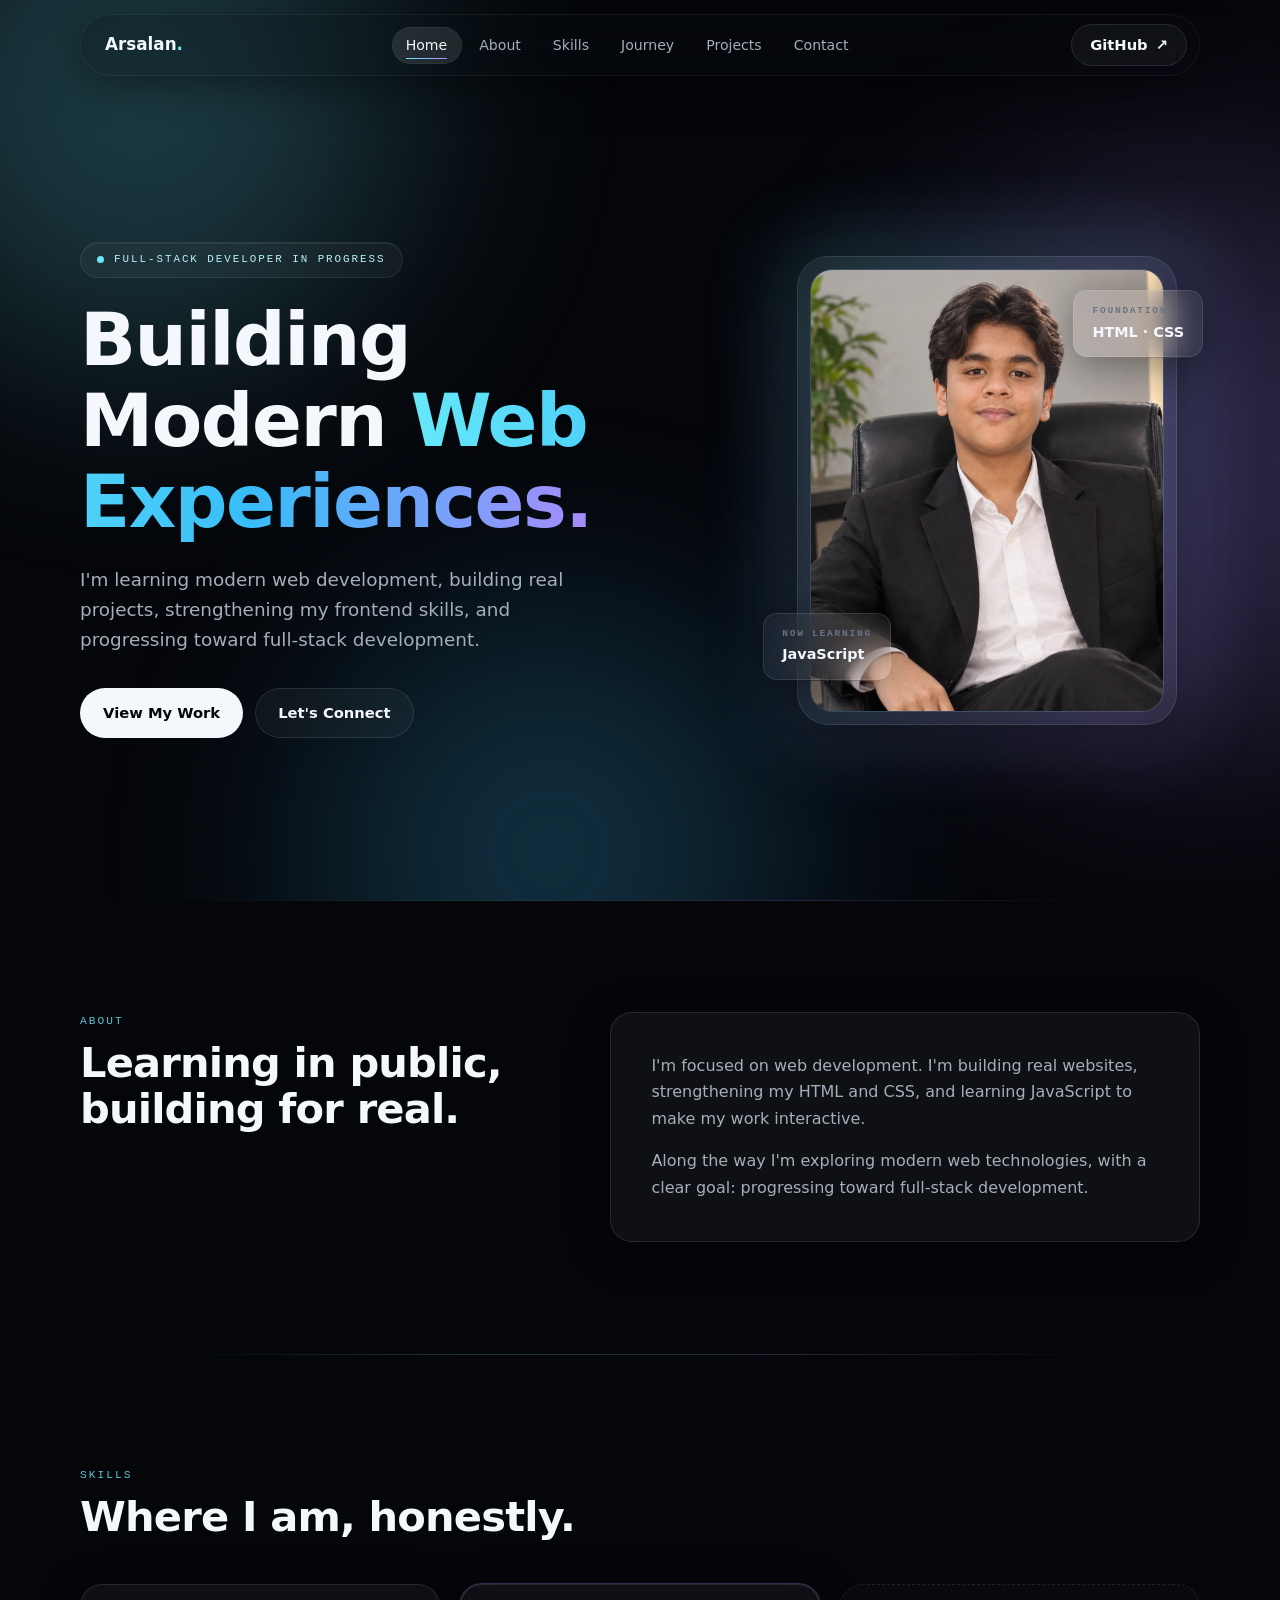
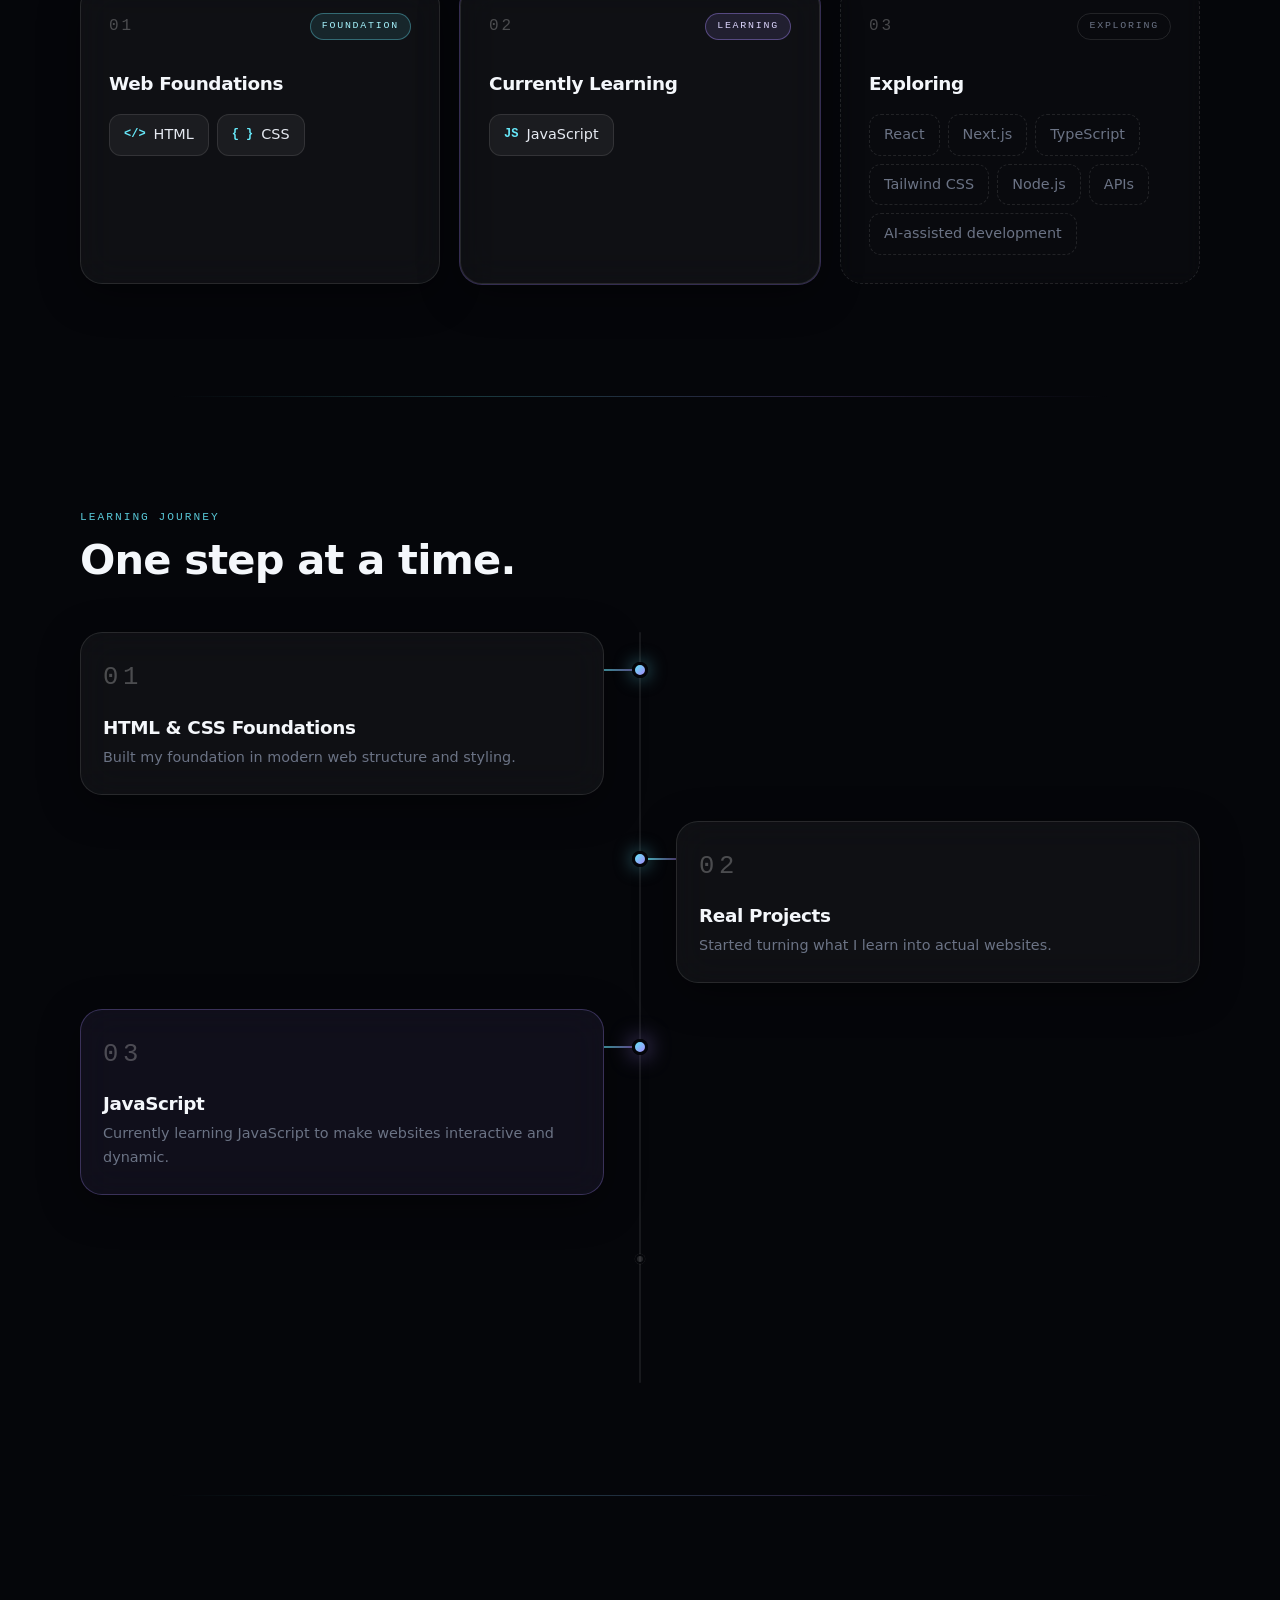
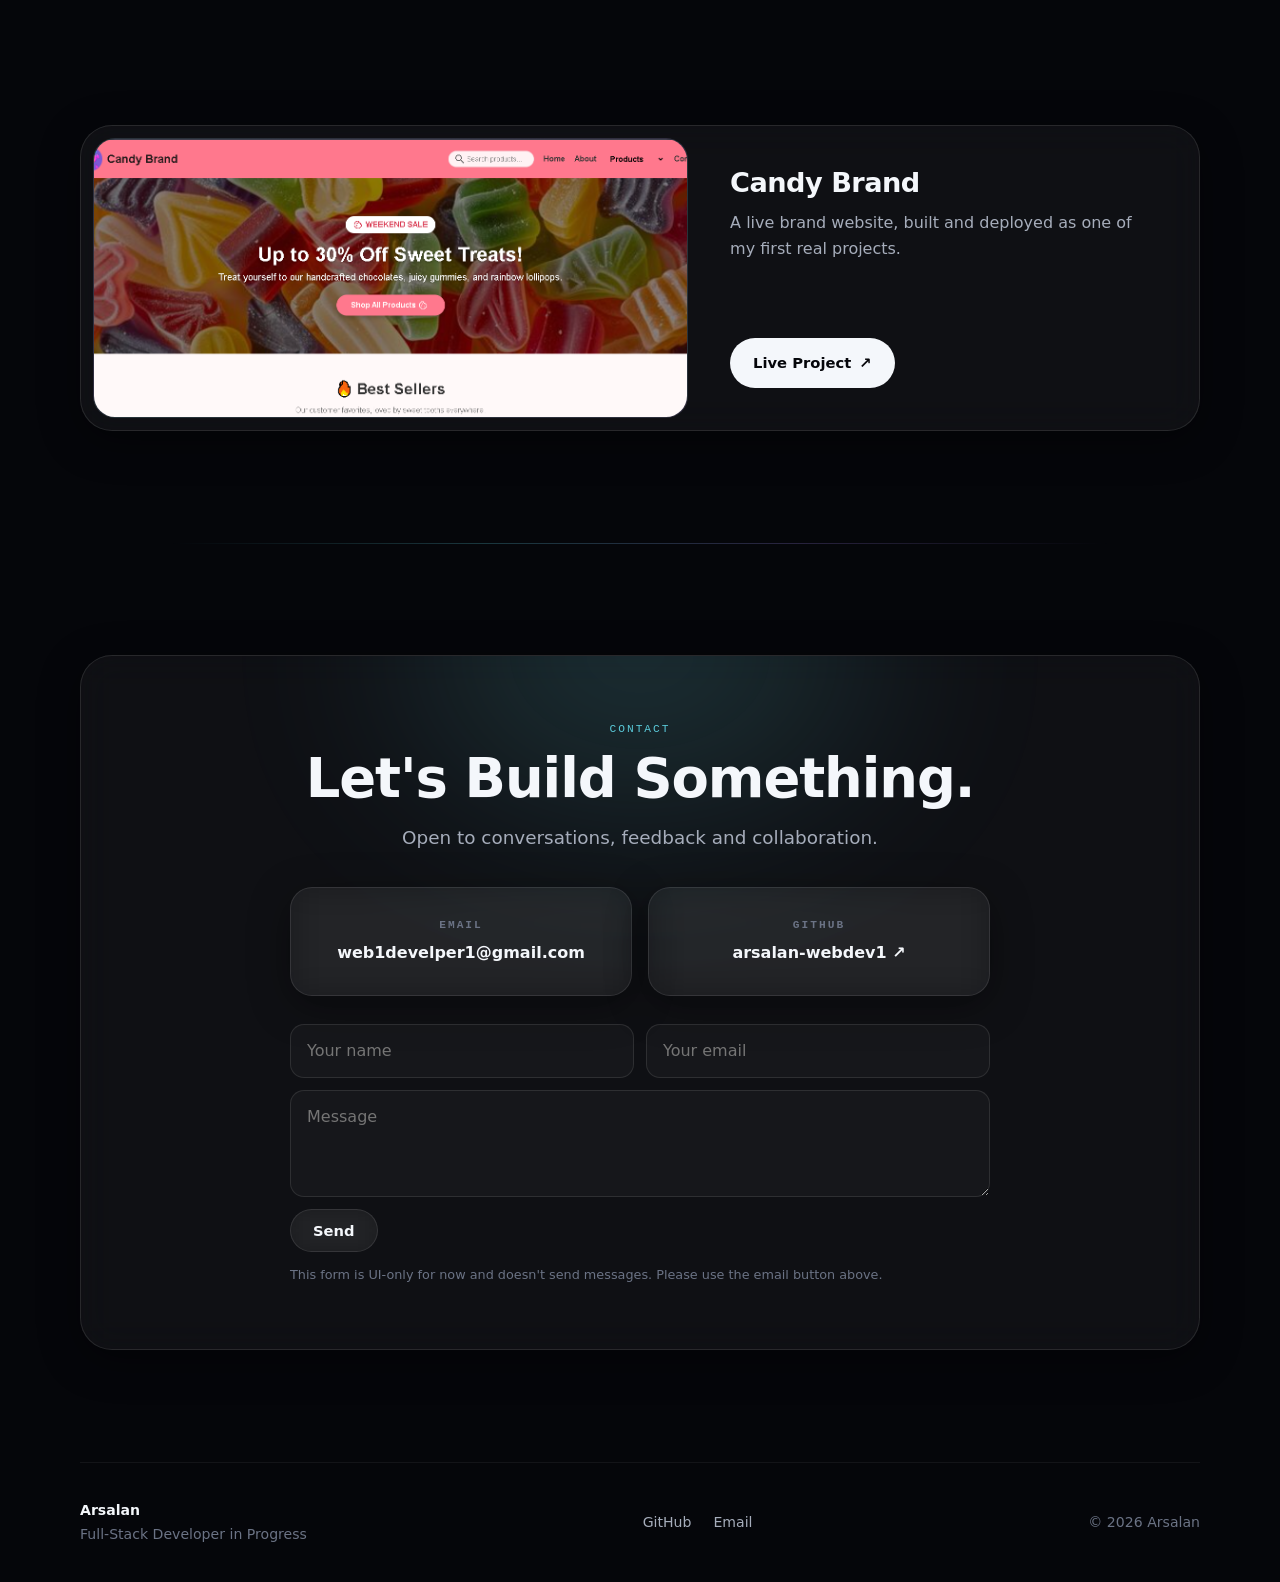
==== files/index.html @ fa33a933 "first commit" ====
<!DOCTYPE html>
<html lang="en">
<head>
  <meta charset="UTF-8">
  <meta name="viewport" content="width=device-width, initial-scale=1">
  <title>Arsalan — Full-Stack Developer in Progress</title>
  <meta name="description" content="Portfolio of Arsalan, learning modern web development and building real projects.">
  <link rel="stylesheet" href="style.css">
</head>
<body id="top" class="is-loading">
  <div class="scroll-progress" aria-hidden="true"><span id="scrollProgressFill"></span></div>

  <div class="welcome-overlay" id="welcomeOverlay" aria-live="polite" aria-label="Welcome">
    <span class="welcome-orb orb-1" aria-hidden="true"></span>
    <span class="welcome-orb orb-2" aria-hidden="true"></span>
    <span class="welcome-orb orb-3" aria-hidden="true"></span>
    <div class="welcome-word" aria-label="Welcome">Welcome.</div>
  </div>

  <div class="bg-glow" aria-hidden="true"><span class="glow g1"></span><span class="glow g2"></span><span class="glow g3"></span></div>

  <!-- NAVIGATION -->
  <header class="nav-wrap">
    <nav class="nav glass" aria-label="Main">
      <a href="#home" class="logo">Arsalan<span>.</span></a>
      <ul class="nav-links" id="navLinks">
        <li><a href="#home">Home</a></li>
        <li><a href="#about">About</a></li>
        <li><a href="#skills">Skills</a></li>
        <li><a href="#journey">Journey</a></li>
        <li><a href="#projects">Projects</a></li>
        <li><a href="#contact">Contact</a></li>
        <li class="only-mobile"><a href="https://github.com/arsalan-webdev1" target="_blank" rel="noopener">GitHub</a></li>
      </ul>
      <a class="btn btn-ghost nav-gh" href="https://github.com/arsalan-webdev1" target="_blank" rel="noopener">GitHub <span class="arrow">↗</span></a>
      <button class="burger" id="burger" aria-label="Toggle menu" aria-expanded="false"><span></span><span></span></button>
    </nav>
  </header>

  <main>
    <!-- HERO -->
    <section id="home" class="hero container">
      <div class="hero-text">
        <span class="badge glass anim" style="--d:0s"><i></i>FULL-STACK DEVELOPER IN PROGRESS</span>
        <h1 class="anim" style="--d:.1s">Building Modern <em>Web Experiences.</em></h1>
        <p class="lead anim" style="--d:.2s">I'm learning modern web development, building real projects, strengthening my frontend skills, and progressing toward full-stack development.</p>
        <div class="actions anim" style="--d:.3s">
          <a href="#projects" class="btn btn-primary">View My Work</a>
          <a href="mailto:web1develper1@gmail.com" class="btn btn-ghost">Let's Connect</a>
        </div>
      </div>
      <div class="hero-visual anim" style="--d:.35s">
        <div class="portrait glass tilt-card">
          <div class="portrait-img" id="portrait">
            <img src="images/profilepicture.png.png" alt="Portrait of Arsalan" id="profileImg">
            <span class="fallback">A</span>
          </div>
        </div>
        <div class="chip glass float c1"><small>NOW LEARNING</small>JavaScript</div>
        <div class="chip glass float c2"><small>FOUNDATION</small>HTML · CSS</div>
      </div>
    </section>

    <!-- ABOUT -->
    <section id="about" class="section container about">
      <div data-reveal><p class="eyebrow">About</p><h2>Learning in public, building for real.</h2></div>
      <div class="glass card about-card" data-reveal style="--d:.1s">
        <p>I'm focused on web development. I'm building real websites, strengthening my HTML and CSS, and learning JavaScript to make my work interactive.</p>
        <p>Along the way I'm exploring modern web technologies, with a clear goal: progressing toward full-stack development.</p>
      </div>
    </section>

    <!-- SKILLS -->
    <section id="skills" class="section container">
      <div data-reveal><p class="eyebrow">Skills</p><h2>Where I am, honestly.</h2></div>
      <div class="skills-grid">
        <article class="glass card skill" data-reveal>
          <header><span class="num">01</span><span class="tag t-found">Foundation</span></header>
          <h3>Web Foundations</h3>
          <ul class="pills"><li><b>&lt;/&gt;</b>HTML</li><li><b>{ }</b>CSS</li></ul>
        </article>
        <article class="glass card skill current" data-reveal style="--d:.08s">
          <header><span class="num">02</span><span class="tag t-learn">Learning</span></header>
          <h3>Currently Learning</h3>
          <ul class="pills"><li><b>JS</b>JavaScript</li></ul>
        </article>
        <article class="card skill explore" data-reveal style="--d:.16s">
          <header><span class="num">03</span><span class="tag t-exp">Exploring</span></header>
          <h3>Exploring</h3>
          <ul class="pills">
            <li>React</li><li>Next.js</li><li>TypeScript</li><li>Tailwind CSS</li><li>Node.js</li><li>APIs</li><li>AI-assisted development</li>
          </ul>
        </article>
      </div>
    </section>

    <!-- JOURNEY -->
    <section id="journey" class="section container">
      <div data-reveal><p class="eyebrow">Learning Journey</p><h2>One step at a time.</h2></div>
      <ol class="timeline">
        <li class="t-item done">
          <span class="node" aria-hidden="true"></span>
          <div class="glass card t-card"><span class="num">01</span><h3>HTML &amp; CSS Foundations</h3><p>Built my foundation in modern web structure and styling.</p></div>
        </li>
        <li class="t-item done">
          <span class="node" aria-hidden="true"></span>
          <div class="glass card t-card"><span class="num">02</span><h3>Real Projects</h3><p>Started turning what I learn into actual websites.</p></div>
        </li>
        <li class="t-item now">
          <span class="node" aria-hidden="true"></span>
          <div class="glass card t-card"><span class="num">03</span><h3>JavaScript</h3><p>Currently learning JavaScript to make websites interactive and dynamic.</p></div>
        </li>
        <li class="t-item next">
          <span class="node" aria-hidden="true"></span>
          <div class="card t-card"><span class="num">04</span><h3>Full-Stack Direction</h3><p>Working toward becoming a full-stack developer.</p></div>
        </li>
      </ol>
    </section>

    <!-- PROJECTS (rendered by script.js from the projects array) -->
    <section id="projects" class="section container">
      <div data-reveal><p class="eyebrow">Featured Projects</p><h2>Things I've built.</h2></div>
      <div id="projectList" class="project-list"></div>
    </section>

    <!-- CONTACT -->
    <section id="contact" class="section container">
      <div class="glass contact" data-reveal>
        <p class="eyebrow">Contact</p>
        <h2>Let's Build Something.</h2>
        <p class="lead">Open to conversations, feedback and collaboration.</p>
        <div class="contact-cards">
          <a class="glass card c-card" href="mailto:web1develper1@gmail.com" style="--d:.15s"><small>EMAIL</small>web1develper1@gmail.com</a>
          <a class="glass card c-card" href="https://github.com/arsalan-webdev1" target="_blank" rel="noopener" style="--d:.25s"><small>GITHUB</small>arsalan-webdev1 ↗</a>
        </div>
        <!-- UI-only form: there is no backend, so it does not send anything -->
        <form class="form" id="demoForm" novalidate>
          <div class="form-row"><input type="text" placeholder="Your name" aria-label="Name"><input type="email" placeholder="Your email" aria-label="Email"></div>
          <textarea rows="3" placeholder="Message" aria-label="Message"></textarea>
          <button class="btn btn-ghost" type="submit">Send</button>
          <p class="form-note" id="formNote">This form is UI-only for now and doesn't send messages. Please use the email button above.</p>
        </form>
      </div>
    </section>
  </main>

  <footer class="footer container">
    <div><strong>Arsalan</strong><span>Full-Stack Developer in Progress</span></div>
    <div class="f-links"><a href="https://github.com/arsalan-webdev1" target="_blank" rel="noopener">GitHub</a><a href="mailto:web1develper1@gmail.com">Email</a></div>
    <p>© <span id="year"></span> Arsalan</p>
  </footer>

  <button class="back-to-top" id="backToTop" aria-label="Back to top">↑</button>

  <script src="script.js"></script>
</body>
</html>
---- files/style.css ----
/* ===== DESIGN TOKENS — change colours/spacing here ===== */
:root{
  --bg:#05060a; --text:#a6adbb; --white:#f4f7fb; --muted:#6b7385;
  --cyan:#67e8f9; --violet:#a78bfa; --blue:#38bdf8;
  --glass:rgba(255,255,255,.045); --glass-soft:rgba(255,255,255,.02);
  --border:rgba(255,255,255,.1); --border-soft:rgba(255,255,255,.06);
  --shadow:0 10px 40px rgba(0,0,0,.4);
  --r-lg:32px; --r-md:22px; --r-sm:14px;
  --ease:cubic-bezier(.22,1,.36,1);
  --font:'Inter',system-ui,-apple-system,'Segoe UI',sans-serif;
  --mono:ui-monospace,'SF Mono',Menlo,Consolas,monospace;
}
*{box-sizing:border-box;margin:0;padding:0}
html{scroll-behavior:smooth;scroll-padding-top:90px}
body{background:var(--bg);color:var(--text);font-family:var(--font);line-height:1.65;overflow-x:hidden;-webkit-font-smoothing:antialiased}
body.is-loading{overflow:hidden}
a{color:inherit;text-decoration:none}
ul,ol{list-style:none}
:focus-visible{outline:2px solid var(--cyan);outline-offset:3px;border-radius:6px}
.container{width:min(1120px,100% - 40px);margin-inline:auto}
.section{padding:clamp(64px,10vw,112px) 0;position:relative}
.section::before{content:"";position:absolute;top:0;left:8%;right:8%;height:1px;background:linear-gradient(90deg,transparent,rgba(103,232,249,.22),rgba(167,139,250,.22),transparent)}

/* ===== 1. Welcome interface (~2.1s total) ===== */
.welcome-overlay{position:fixed;inset:0;display:grid;place-items:center;z-index:1000;overflow:hidden;background:radial-gradient(circle at 50% 45%,#0b1020,#030408 70%);transition:opacity .6s var(--ease),visibility .6s}
.welcome-overlay.hidden{opacity:0;visibility:hidden;pointer-events:none}
.welcome-orb{position:absolute;border-radius:50%;filter:blur(90px);opacity:0;animation:orbIn 1.4s ease-out forwards}
.orb-1{width:min(52vw,620px);aspect-ratio:1;background:radial-gradient(circle,rgba(56,189,248,.3),transparent 68%);top:6%;left:14%}
.orb-2{width:min(58vw,700px);aspect-ratio:1;background:radial-gradient(circle,rgba(103,232,249,.2),transparent 68%);bottom:6%;right:10%;animation-delay:.15s}
.orb-3{width:min(44vw,520px);aspect-ratio:1;background:radial-gradient(circle,rgba(167,139,250,.26),transparent 68%);top:30%;right:28%;animation-delay:.3s}
@keyframes orbIn{to{opacity:1}}
.welcome-word{position:relative;color:rgba(244,247,251,.96);font-size:clamp(2.8rem,8vw,7rem);font-weight:600;line-height:1;opacity:.02;filter:blur(16px);transform:scale(.92);letter-spacing:.14em;animation:welcomeIn 1.1s var(--ease) .2s forwards}
.welcome-overlay.hidden .welcome-word{animation:welcomeOut .6s var(--ease) forwards}
@keyframes welcomeIn{to{opacity:1;filter:blur(0);transform:scale(1);letter-spacing:.04em;text-shadow:0 0 28px rgba(103,232,249,.4),0 0 60px rgba(167,139,250,.28)}}
@keyframes welcomeOut{from{opacity:1;filter:blur(0);transform:scale(1);letter-spacing:.04em;text-shadow:0 0 28px rgba(103,232,249,.4),0 0 60px rgba(167,139,250,.28)}to{opacity:0;filter:blur(10px);transform:scale(.95);letter-spacing:.07em;text-shadow:0 0 0 transparent}}

/* ===== 2. Portfolio reveal gate ===== */
.nav-wrap,main,.footer{transition:opacity .9s var(--ease),translate .9s var(--ease)}
body.is-loading .nav-wrap{opacity:0;translate:0 -14px;pointer-events:none}
body.is-loading main,body.is-loading .footer{opacity:0}
main,.footer{transition:none}

/* ===== Glass + reflection (pseudo-element, soft diagonal light) ===== */
.glass{background:var(--glass);backdrop-filter:blur(18px);-webkit-backdrop-filter:blur(18px);border:1px solid var(--border);box-shadow:var(--shadow);position:relative;overflow:hidden}
.glass.card::before,.project::before,.portrait::before{content:"";position:absolute;top:0;left:0;width:45%;height:100%;pointer-events:none;z-index:2;background:linear-gradient(105deg,transparent 15%,rgba(255,255,255,.07) 45%,rgba(167,139,250,.06) 55%,transparent 85%);opacity:0;transform:translateX(-130%) skewX(-14deg);transition:transform 0s .7s,opacity .3s}
.glass.card:hover::before,.project:hover::before,.portrait:hover::before{opacity:1;transform:translateX(330%) skewX(-14deg);transition:transform 1s var(--ease),opacity .2s}
.card,.project{transition:transform .45s var(--ease),border-color .3s,background .3s,box-shadow .45s var(--ease)}
.card{border-radius:var(--r-md);padding:28px}
.card:hover{transform:translateY(-5px) scale(1.01);border-color:rgba(103,232,249,.4);box-shadow:0 22px 50px rgba(0,0,0,.5),0 0 32px rgba(103,232,249,.1)}

/* ===== Background glow (mood shifts per section) ===== */
.bg-glow{position:fixed;inset:0;z-index:-1;overflow:hidden;pointer-events:none;--ga:var(--cyan);--gb:var(--violet);--gc:var(--blue)}
body[data-mood=about] .bg-glow{--ga:var(--blue);--gb:var(--violet);--gc:var(--cyan)}
body[data-mood=skills] .bg-glow{--ga:var(--violet);--gb:var(--cyan);--gc:var(--blue)}
body[data-mood=journey] .bg-glow{--ga:var(--cyan);--gb:var(--blue);--gc:var(--violet)}
body[data-mood=projects] .bg-glow{--ga:var(--violet);--gb:var(--blue);--gc:var(--cyan)}
body[data-mood=contact] .bg-glow{--ga:var(--cyan);--gb:var(--violet);--gc:var(--violet)}
.glow{position:absolute;border-radius:50%;filter:blur(120px);opacity:.12;animation:ambientDrift 18s ease-in-out alternate infinite;translate:calc(var(--px,0)*var(--k,1)*1px) calc(var(--py,0)*var(--k,1)*1px);transition:opacity 2.4s ease,background-color 1.8s ease,translate 1.2s ease-out}
body.ready .glow{opacity:.24}
.g1{width:520px;height:520px;background-color:var(--ga);top:-160px;left:-120px;--k:14}
.g2{width:560px;height:560px;background-color:var(--gb);top:20%;right:-200px;animation-delay:-9s;--k:-12}
.g3{width:460px;height:460px;background-color:var(--gc);bottom:-180px;left:25%;animation-delay:-4s;--k:10}
@keyframes ambientDrift{from{transform:translate3d(-20px,10px,0) scale(.96)}to{transform:translate3d(30px,-14px,0) scale(1.06)}}

/* ===== Type ===== */
h1,h2,h3{color:var(--white);letter-spacing:-.02em;line-height:1.1}
h1{font-size:clamp(2.4rem,7vw,4.6rem);font-weight:650;margin:22px 0}
h1 em{font-style:normal;background:linear-gradient(90deg,var(--cyan),var(--blue),var(--violet));-webkit-background-clip:text;background-clip:text;color:transparent}
h2{font-size:clamp(1.8rem,4.5vw,2.6rem);font-weight:620;margin-top:10px}
h3{font-size:1.15rem;font-weight:600}
.eyebrow,.num,small,.tag{font-family:var(--mono);letter-spacing:.18em;text-transform:uppercase;font-size:.7rem}
.eyebrow{color:var(--cyan);opacity:.85}
.lead{font-size:clamp(1rem,2vw,1.15rem);max-width:540px}

/* ===== Buttons (magnetic offset via --mx/--my on `translate`) ===== */
.btn{display:inline-flex;align-items:center;justify-content:center;gap:8px;padding:12px 22px;border-radius:999px;font-weight:550;font-size:.92rem;cursor:pointer;border:1px solid var(--border);font-family:inherit;translate:var(--mx,0) var(--my,0);transition:translate .35s var(--ease),transform .3s var(--ease),background .3s,box-shadow .3s,border-color .3s}
.btn:hover{transform:translateY(-2px)}
.btn:active{transform:translateY(0) scale(.97);transition-duration:.1s}
.btn .arrow{display:inline-block;transition:transform .3s var(--ease)}
.btn:hover .arrow{transform:translate(3px,-3px)}
.btn-primary{background:var(--white);color:#05060a;border-color:transparent}
.btn-primary:hover{box-shadow:0 8px 30px rgba(103,232,249,.35);background:#fff}
.btn-ghost{background:var(--glass);color:var(--white);backdrop-filter:blur(12px)}
.btn-ghost:hover{background:rgba(255,255,255,.1);border-color:rgba(167,139,250,.4);box-shadow:0 10px 30px rgba(167,139,250,.2)}

/* ===== Navigation ===== */
.nav-wrap{position:fixed;top:14px;inset-inline:0;z-index:50;padding-inline:20px}
.nav{max-width:1120px;margin:auto;border-radius:999px;padding:9px 12px 9px 24px;display:flex;align-items:center;justify-content:space-between;gap:16px;overflow:visible;background:rgba(10,12,18,.26);border:1px solid rgba(255,255,255,.06);transition:background .45s var(--ease),box-shadow .45s var(--ease),border-color .45s var(--ease)}
.nav.scrolled{background:rgba(8,10,16,.72);box-shadow:0 16px 44px rgba(0,0,0,.3);border-color:rgba(255,255,255,.12)}
.logo{color:var(--white);font-weight:650;font-size:1.05rem}.logo span{color:var(--cyan)}
.nav-links{display:flex;gap:4px;position:relative}
.nav-ind{position:absolute;top:0;left:0;display:block;border-radius:999px;background:rgba(255,255,255,.1);box-shadow:inset 0 0 0 1px rgba(255,255,255,.05);opacity:0;pointer-events:none}
.nav-ind.on{opacity:1;transition:transform .5s var(--ease),width .5s var(--ease),opacity .3s}
.nav-links a{display:block;padding:7px 14px;border-radius:999px;font-size:.88rem;transition:color .25s,background .25s;position:relative;z-index:1}
.nav-links a::after{content:"";position:absolute;left:14px;right:14px;bottom:5px;height:1px;background:linear-gradient(90deg,var(--cyan),var(--violet));opacity:0;transform:scaleX(.3);transition:opacity .25s,transform .35s var(--ease)}
.nav-links a:hover{color:var(--white);background:rgba(255,255,255,.06)}
.nav-links a.active{color:var(--white)}
.nav-links a.active::after{opacity:1;transform:scaleX(1)}
.nav-gh{padding:8px 18px}
.only-mobile,.burger{display:none}
.burger{width:42px;height:42px;border-radius:50%;border:1px solid var(--border);background:var(--glass);cursor:pointer;position:relative}
.burger span{position:absolute;left:12px;right:12px;height:2px;background:var(--white);border-radius:2px;transition:.35s var(--ease)}
.burger span:first-child{top:16px}.burger span:last-child{top:24px}
.burger[aria-expanded="true"] span:first-child{top:20px;transform:rotate(45deg)}
.burger[aria-expanded="true"] span:last-child{top:20px;transform:rotate(-45deg)}

/* ===== Hero (entrance runs only after the welcome screen: body.ready) ===== */
.anim{opacity:0;translate:0 26px;filter:blur(8px);transition:opacity .9s var(--ease) calc(var(--d,0s) + .25s),translate .9s var(--ease) calc(var(--d,0s) + .25s),filter .9s var(--ease) calc(var(--d,0s) + .25s),scale .9s var(--ease) calc(var(--d,0s) + .25s)}
body.ready .anim{opacity:1;translate:none;filter:none;scale:1}
.hero-visual.anim{scale:.94}
.hero{min-height:100vh;padding-top:150px;padding-bottom:70px;display:grid;grid-template-columns:1.2fr .8fr;gap:56px;align-items:center}
.badge{display:inline-flex;align-items:center;gap:10px;padding:8px 16px;border-radius:999px;font-family:var(--mono);font-size:.68rem;letter-spacing:.18em;color:#b8f3fb;background:rgba(255,255,255,.04);border:1px solid rgba(255,255,255,.08);box-shadow:inset 0 1px 0 rgba(255,255,255,.06)}
.badge i{width:7px;height:7px;border-radius:50%;background:var(--cyan);animation:pulse 2.4s infinite}
.actions{display:flex;flex-wrap:wrap;gap:12px;margin-top:32px}
.hero-visual{position:relative;max-width:380px;width:100%;margin-inline:auto}
.hero-visual::before{content:"";position:absolute;inset:-18px;border-radius:44px;background:linear-gradient(135deg,rgba(103,232,249,.25),rgba(167,139,250,.25));filter:blur(40px);z-index:-1;transition:opacity .5s;opacity:.8}
.hero-visual:hover::before{opacity:1}
.portrait{border-radius:var(--r-lg);padding:12px;transform:perspective(1000px) rotateX(var(--rx,0deg)) rotateY(var(--ry,0deg));transition:transform .5s var(--ease),box-shadow .5s var(--ease)}
.portrait-img{aspect-ratio:4/5;border-radius:22px;overflow:hidden;border:1px solid var(--border-soft);background:linear-gradient(135deg,rgba(103,232,249,.12),rgba(167,139,250,.12));position:relative;transition:box-shadow .5s var(--ease),filter .5s var(--ease)}
.portrait-img:hover{box-shadow:0 0 36px rgba(103,232,249,.18);filter:brightness(1.05)}
.portrait-img img{width:100%;height:100%;object-fit:cover;display:block;transition:transform .6s var(--ease)}
.portrait-img:hover img{transform:scale(1.03)}
.portrait-img .fallback{display:none;position:absolute;inset:0;place-items:center;font-size:5rem;font-weight:600;color:rgba(255,255,255,.7)}
.portrait-img.no-img img{display:none}.portrait-img.no-img .fallback{display:grid}
.chip{position:absolute;padding:12px 18px;border-radius:var(--r-sm);color:var(--white);font-weight:550;font-size:.9rem;opacity:0;translate:0 14px;transition:opacity .8s var(--ease),translate .8s var(--ease)}
body.ready .chip{opacity:1;translate:none}
.chip small{display:block;color:var(--muted);font-size:.6rem;margin-bottom:2px}
.c1{left:-34px;bottom:44px;transition-delay:.95s}.c2{right:-26px;top:34px;transition-delay:1.1s}
.float{animation:float 7s ease-in-out infinite}.c2{animation-delay:-3s}
@keyframes float{50%{transform:translateY(-10px)}}
@keyframes pulse{50%{opacity:.35}}

/* ===== About ===== */
.about{display:grid;grid-template-columns:.9fr 1.1fr;gap:48px;align-items:start}
.about-card{padding:clamp(24px,4vw,40px);display:grid;gap:16px}

/* ===== Skills ===== */
.skills-grid{display:grid;grid-template-columns:repeat(3,1fr);gap:20px;margin-top:44px}
.skill header{display:flex;justify-content:space-between;align-items:center;margin-bottom:34px}
.num{color:rgba(255,255,255,.25);font-size:1rem}
.tag{padding:4px 11px;border-radius:999px;border:1px solid;font-size:.62rem}
.t-found{color:#a5f3fc;border-color:rgba(103,232,249,.35);background:rgba(103,232,249,.1)}
.t-learn{color:#ddd6fe;border-color:rgba(167,139,250,.4);background:rgba(167,139,250,.12)}
.t-exp{color:var(--muted);border-color:var(--border)}
.pills{display:flex;flex-wrap:wrap;gap:8px;margin-top:20px}
.pills li{display:flex;align-items:center;gap:8px;padding:8px 14px;border-radius:12px;border:1px solid var(--border);background:rgba(255,255,255,.05);color:#e6eaf2;font-size:.9rem;cursor:default}
.pills b{font-family:var(--mono);font-size:.75rem;color:var(--cyan);transition:transform .25s var(--ease)}
.skill .pills li{opacity:0;translate:0 10px;transition:opacity .6s var(--ease) calc(.25s + var(--i,0)*.06s),translate .6s var(--ease) calc(.25s + var(--i,0)*.06s),transform .25s var(--ease),border-color .25s,background .25s,box-shadow .25s,color .25s}
.skill.visible .pills li{opacity:1;translate:none}
.pills li:hover{transform:translateY(-3px);border-color:rgba(103,232,249,.45);background:rgba(255,255,255,.09);box-shadow:0 8px 20px rgba(103,232,249,.12)}
.pills li:hover b{transform:translateX(3px)}
.skill.current{box-shadow:0 0 0 1px rgba(167,139,250,.3),var(--shadow)}
.skill.explore{background:var(--glass-soft);border:1px dashed var(--border);backdrop-filter:blur(8px)}
.skill.explore .pills li{border-style:dashed;background:transparent;color:var(--muted)}
.skill.explore .pills li:hover{color:var(--white);border-color:rgba(167,139,250,.5);background:rgba(255,255,255,.05)}

/* ===== Journey timeline ===== */
.timeline{position:relative;display:grid;gap:26px;margin-top:50px}
.timeline::before,.timeline::after{content:"";position:absolute;left:50%;top:0;width:2px;height:var(--len,100%);translate:-50% 0;border-radius:2px}
.timeline::before{background:rgba(255,255,255,.08)}
.timeline::after{background:linear-gradient(180deg,var(--cyan),var(--blue),var(--violet));box-shadow:0 0 14px rgba(103,232,249,.35);transform-origin:top;transform:scaleY(var(--fill,0));transition:transform .6s var(--ease)}
.t-item{position:relative;width:calc(50% - 36px);--tx:-30px}
.t-item:nth-child(odd){justify-self:start}
.t-item:nth-child(even){justify-self:end;--tx:30px}
.node{position:absolute;top:30px;width:16px;height:16px;border-radius:50%;background:rgba(255,255,255,.12);border:3px solid var(--bg);box-shadow:0 0 0 1px var(--border);scale:.6;transition:scale .5s var(--ease),background .4s,box-shadow .6s}
.t-item:nth-child(odd) .node{right:-44px}.t-item:nth-child(even) .node{left:-44px}
.t-item::before{content:"";position:absolute;top:37px;width:28px;height:2px;background:linear-gradient(90deg,rgba(103,232,249,.7),rgba(167,139,250,.5));transform:scaleX(0);transition:transform .5s var(--ease)}
.t-item:nth-child(odd)::before{left:100%;transform-origin:left}
.t-item:nth-child(even)::before{right:100%;transform-origin:right}
.t-item.in::before{transform:scaleX(1)}
.t-item.in .node{scale:1;background:linear-gradient(135deg,var(--cyan),var(--violet));box-shadow:0 0 18px rgba(103,232,249,.5)}
.t-item.now.in .node{box-shadow:0 0 22px rgba(167,139,250,.65)}
.t-item.next.in .node{background:rgba(255,255,255,.16);box-shadow:none}
.t-card{padding:24px 22px;opacity:0;translate:var(--tx) 24px;filter:blur(6px);transition:opacity .7s var(--ease),translate .7s var(--ease),filter .7s var(--ease),transform .45s var(--ease),border-color .3s,box-shadow .45s var(--ease)}
.t-item.in .t-card{opacity:1;translate:none;filter:none}
.t-card .num{display:block;font-size:1.6rem;margin-bottom:18px}
.t-card p{margin-top:8px;font-size:.9rem;color:var(--muted)}
.t-item.now .t-card{background:rgba(167,139,250,.07);border-color:rgba(167,139,250,.28)}
.t-item.next .t-card{background:var(--glass-soft);border:1px dashed var(--border)}

/* ===== Projects ===== */
.project-list{display:grid;gap:22px;margin-top:44px}
.project{border-radius:var(--r-lg);padding:12px;display:grid;grid-template-columns:1.1fr .9fr;gap:12px;cursor:pointer;transform:perspective(1000px) rotateX(var(--rx,0deg)) rotateY(var(--ry,0deg)) translateY(var(--ty,0px)) scale(var(--sc,1))}
.project:hover{--ty:-5px;--sc:1.008;border-color:rgba(103,232,249,.4);box-shadow:0 24px 54px rgba(0,0,0,.5),0 0 40px rgba(103,232,249,.1)}
.project::after{content:"";position:absolute;inset:0;pointer-events:none;background:radial-gradient(60% 70% at 25% 20%,rgba(103,232,249,.09),transparent 70%);opacity:0;transition:opacity .5s}
.project:hover::after{opacity:1}
.preview{min-height:280px;border-radius:22px;border:1px solid var(--border-soft);overflow:hidden;position:relative;background:linear-gradient(135deg,rgba(103,232,249,.1),rgba(167,139,250,.14));display:grid;place-items:center}
.preview img{width:100%;height:100%;object-fit:cover;position:absolute;inset:0;transition:transform .6s var(--ease),filter .6s var(--ease)}
.project:hover .preview img{transform:scale(1.05);filter:saturate(1.1)}
.mock{width:78%;border-radius:14px;border:1px solid var(--border);background:rgba(5,6,10,.6);padding:12px;display:grid;gap:8px;transition:transform .6s var(--ease)}
.project:hover .mock{transform:scale(1.04)}
.mock i{display:block;height:8px;border-radius:4px;background:rgba(255,255,255,.12)}
.mock i:nth-child(1){width:35%;background:linear-gradient(90deg,var(--cyan),var(--violet))}.mock i:nth-child(2){width:80%}.mock i:nth-child(3){width:60%}
.mock div{height:70px;border-radius:10px;background:linear-gradient(135deg,rgba(103,232,249,.2),rgba(167,139,250,.2))}
.p-body{padding:clamp(18px,3vw,30px);display:flex;flex-direction:column;gap:12px}
.p-body h3{font-size:1.7rem}
.p-tags{display:flex;flex-wrap:wrap;gap:8px}
.p-tags span{font-size:.75rem;padding:4px 12px;border-radius:999px;border:1px solid var(--border)}
.p-actions{margin-top:auto;padding-top:18px;display:flex;flex-wrap:wrap;gap:12px}

/* ===== Contact ===== */
.contact{border-radius:var(--r-lg);padding:clamp(28px,6vw,64px);text-align:center}
.contact::before{content:"";position:absolute;top:-120px;left:50%;translate:-50% 0;width:460px;height:240px;border-radius:50%;background:var(--cyan);filter:blur(110px);opacity:.18;pointer-events:none}
.contact>*{position:relative}
.contact h2{font-size:clamp(2rem,6vw,3.4rem)}
.contact .lead{margin:14px auto 0}
.contact-cards{display:grid;grid-template-columns:1fr 1fr;gap:16px;margin:34px auto 0;max-width:700px}
.c-card{color:var(--white);font-weight:550;overflow-wrap:anywhere}
.c-card small{display:block;color:var(--muted);margin-bottom:6px}
.form{max-width:700px;margin:28px auto 0;display:grid;gap:12px;text-align:left}
.form-row{display:grid;grid-template-columns:1fr 1fr;gap:12px}
.form input,.form textarea{width:100%;padding:13px 16px;border-radius:var(--r-sm);border:1px solid var(--border);background:rgba(255,255,255,.03);color:var(--white);font:inherit;resize:vertical;transition:border-color .25s,box-shadow .25s}
.form input:focus,.form textarea:focus{outline:none;border-color:rgba(103,232,249,.55);box-shadow:0 0 0 3px rgba(103,232,249,.15)}
.form .btn{justify-self:start}
.form-note{font-size:.8rem;color:var(--muted)}

/* ===== Footer ===== */
.footer{display:flex;justify-content:space-between;align-items:center;gap:20px;flex-wrap:wrap;padding:36px 0;border-top:1px solid var(--border-soft);font-size:.88rem}
.footer strong{color:var(--white);display:block}.footer span{color:var(--muted)}
.f-links{display:flex;gap:22px}.f-links a{transition:color .25s}.f-links a:hover{color:var(--white)}
.footer p{color:var(--muted)}

/* ===== Scroll reveal (uses `translate` so hover `transform` never conflicts; JS staggers) ===== */
[data-reveal]{opacity:0;translate:0 40px;filter:blur(6px);transition:opacity .8s var(--ease),translate .8s var(--ease),filter .8s var(--ease),transform .45s var(--ease),border-color .3s,background .3s,box-shadow .45s var(--ease);transition-delay:var(--d,0s),var(--d,0s),var(--d,0s),0s,0s,0s,0s}
[data-reveal].visible{opacity:1;translate:none;filter:none}

/* ===== Scroll progress + back to top ===== */
.scroll-progress{position:fixed;top:0;left:0;right:0;height:2px;z-index:1100;pointer-events:none}
.scroll-progress span{display:block;height:100%;width:100%;transform:scaleX(0);transform-origin:left;background:linear-gradient(90deg,var(--cyan),var(--violet));box-shadow:0 0 14px rgba(103,232,249,.5)}
.back-to-top{position:fixed;right:20px;bottom:20px;z-index:900;width:48px;height:48px;border-radius:50%;display:grid;place-items:center;border:1px solid rgba(255,255,255,.12);background:rgba(12,15,22,.55);backdrop-filter:blur(18px);-webkit-backdrop-filter:blur(18px);color:var(--white);font-size:1.3rem;cursor:pointer;opacity:0;visibility:hidden;transform:translateY(14px) scale(.85);box-shadow:0 15px 32px rgba(0,0,0,.25);transition:opacity .35s var(--ease),transform .35s var(--ease),visibility .35s,border-color .3s,box-shadow .3s}
.back-to-top.visible{opacity:1;visibility:visible;transform:none}
.back-to-top.visible:hover{transform:translateY(-4px);border-color:rgba(103,232,249,.4);box-shadow:0 18px 38px rgba(103,232,249,.2)}

/* ===== Reduced motion ===== */
@media (prefers-reduced-motion:reduce){
  *,*::before,*::after{animation:none!important;transition:none!important;scroll-behavior:auto!important}
  .anim,[data-reveal],.skill .pills li,.t-card,.chip{opacity:1!important;translate:none!important;filter:none!important;scale:none!important}
  .t-item::before{transform:scaleX(1)}.node{scale:1}.timeline::after{transform:none}
  .welcome-overlay{display:none}
}

/* ===== Responsive ===== */
@media (max-width:960px){
  .skills-grid{grid-template-columns:1fr}
  .about{grid-template-columns:1fr;gap:28px}
  .project{grid-template-columns:1fr}
}
@media (max-width:820px){
  .nav-gh{display:none}.burger{display:block}.only-mobile{display:block}.nav-ind{display:none}
  .nav{padding:8px 8px 8px 20px}
  .nav-links{position:absolute;top:calc(100% + 10px);left:0;right:0;flex-direction:column;padding:10px;border-radius:var(--r-md);background:rgba(8,10,16,.94);backdrop-filter:blur(20px);-webkit-backdrop-filter:blur(20px);border:1px solid var(--border);opacity:0;visibility:hidden;transform:translateY(-10px) scale(.98);transition:opacity .35s var(--ease),transform .35s var(--ease),visibility .35s}
  .nav-links.open{opacity:1;visibility:visible;transform:none}
  .nav-links a{padding:13px 16px;border-radius:var(--r-sm)}
  .nav-links a.active{background:rgba(255,255,255,.1)}
  .hero{grid-template-columns:1fr;padding-top:120px;gap:44px;min-height:auto}
  .hero-visual{max-width:300px}.c1{left:-14px}.c2{right:-10px}
  .timeline::before,.timeline::after{left:24px}
  .t-item,.t-item:nth-child(odd),.t-item:nth-child(even){width:100%;justify-self:stretch;padding-left:56px;--tx:0px}
  .t-item .node,.t-item:nth-child(odd) .node,.t-item:nth-child(even) .node{left:16px;right:auto}
  .t-item::before,.t-item:nth-child(odd)::before,.t-item:nth-child(even)::before{left:32px;right:auto;width:24px;transform-origin:left}
}
@media (max-width:560px){
  .contact-cards,.form-row{grid-template-columns:1fr}
  .actions .btn{flex:1 1 100%}
  .footer{flex-direction:column;align-items:flex-start}
  .nav{padding:8px 10px 8px 16px}
}
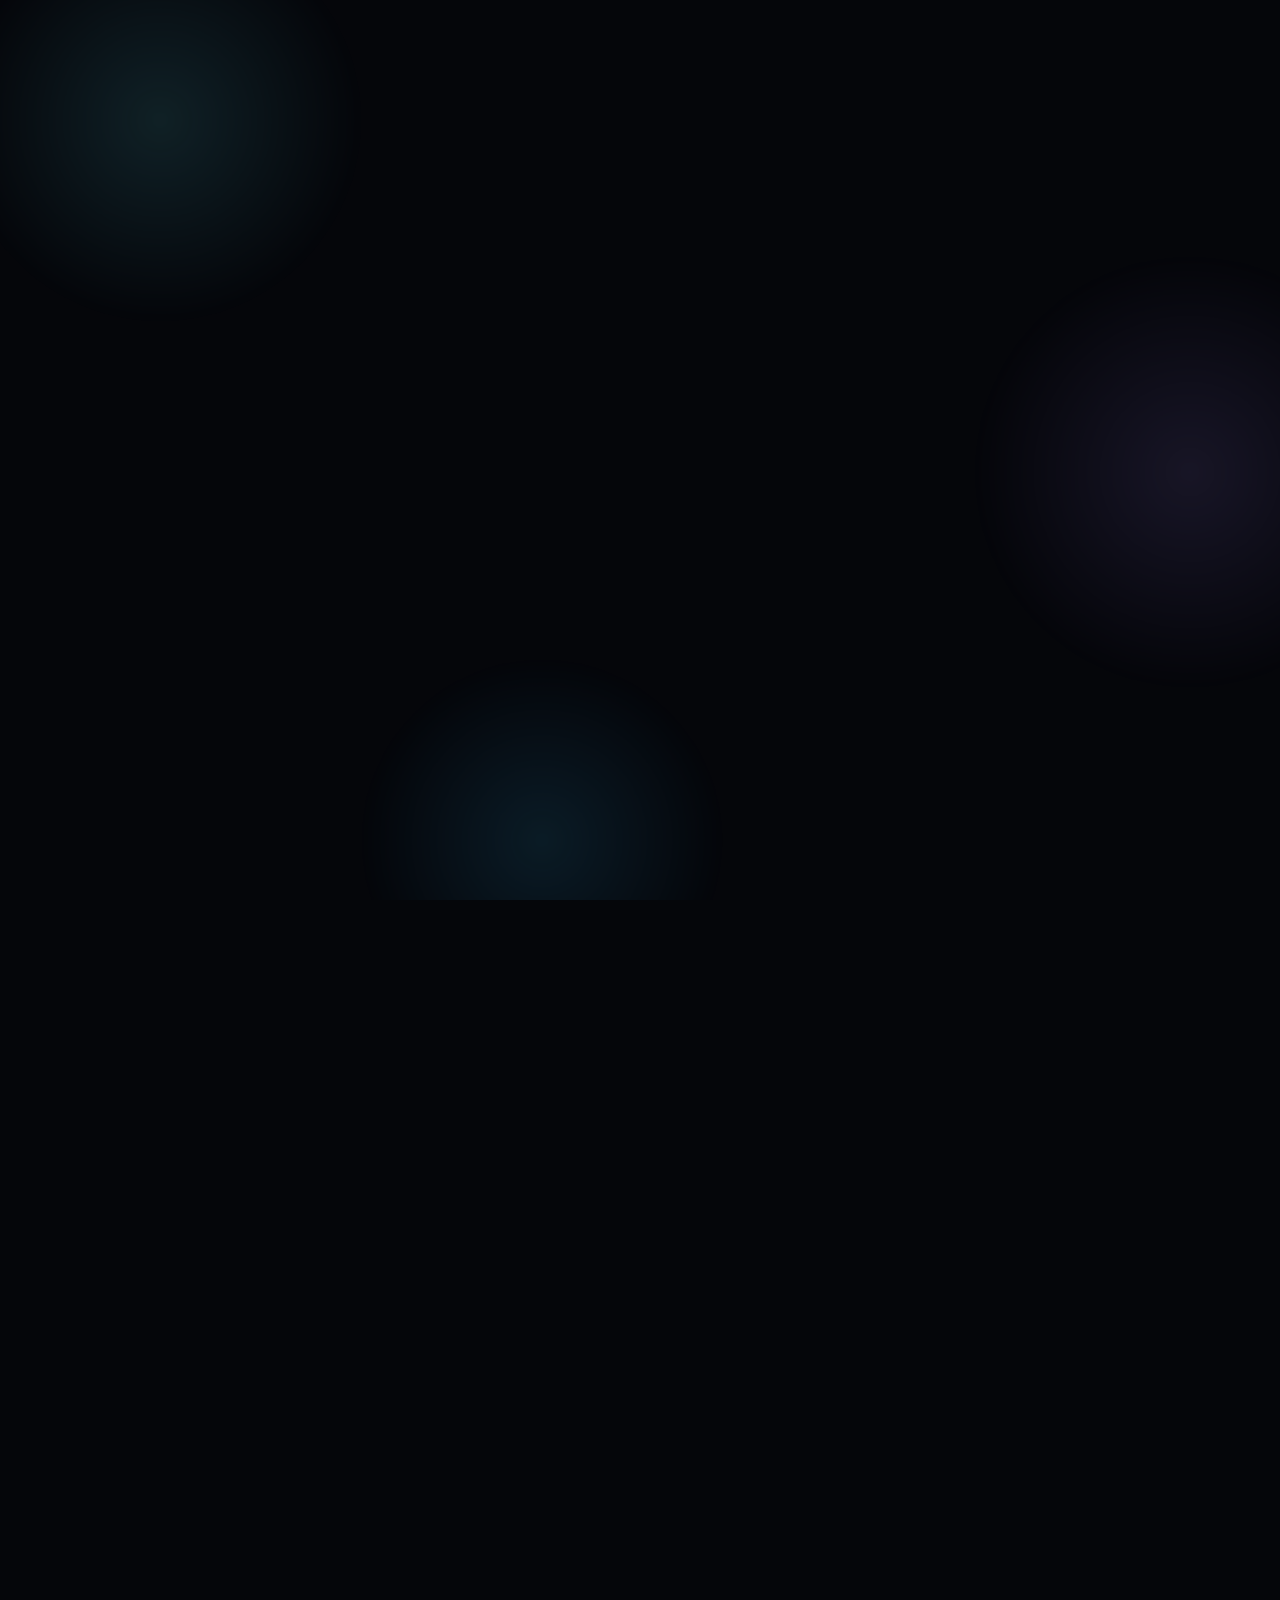
==== commit 055d1ed4: "code updated" ====
--- a/files/index.html
+++ b/files/index.html
@@ -3,8 +3,9 @@
 <head>
   <meta charset="UTF-8">
   <meta name="viewport" content="width=device-width, initial-scale=1">
-  <title>Arsalan — Full-Stack Developer in Progress</title>
-  <meta name="description" content="Portfolio of Arsalan, learning modern web development and building real projects.">
+  <title>My Portfolio</title>
+  <meta name="description" content="My Portfolio - learning modern web development and building real projects.">
+  <link rel="icon" type="image/png" href="images/favicon-icon.png">
   <link rel="stylesheet" href="style.css">
 </head>
 <body id="top" class="is-loading">
@@ -14,7 +15,7 @@
     <span class="welcome-orb orb-1" aria-hidden="true"></span>
     <span class="welcome-orb orb-2" aria-hidden="true"></span>
     <span class="welcome-orb orb-3" aria-hidden="true"></span>
-    <div class="welcome-word" aria-label="Welcome">Welcome.</div>
+    <div class="welcome-word" aria-label="Welcome">Welcome</div>
   </div>
 
   <div class="bg-glow" aria-hidden="true"><span class="glow g1"></span><span class="glow g2"></span><span class="glow g3"></span></div>
@@ -22,7 +23,7 @@
   <!-- NAVIGATION -->
   <header class="nav-wrap">
     <nav class="nav glass" aria-label="Main">
-      <a href="#home" class="logo">Arsalan<span>.</span></a>
+      <a href="#home" class="logo">Arsalan</a>
       <ul class="nav-links" id="navLinks">
         <li><a href="#home">Home</a></li>
         <li><a href="#about">About</a></li>
--- a/files/style.css
+++ b/files/style.css
@@ -11,7 +11,7 @@
   --mono:ui-monospace,'SF Mono',Menlo,Consolas,monospace;
 }
 *{box-sizing:border-box;margin:0;padding:0}
-html{scroll-behavior:smooth;scroll-padding-top:90px}
+html{scroll-behavior:smooth;scroll-padding-top:90px;scrollbar-gutter:stable}
 body{background:var(--bg);color:var(--text);font-family:var(--font);line-height:1.65;overflow-x:hidden;-webkit-font-smoothing:antialiased}
 body.is-loading{overflow:hidden}
 a{color:inherit;text-decoration:none}
@@ -22,9 +22,11 @@
 .section::before{content:"";position:absolute;top:0;left:8%;right:8%;height:1px;background:linear-gradient(90deg,transparent,rgba(103,232,249,.22),rgba(167,139,250,.22),transparent)}
 
 /* ===== 1. Welcome interface (~2.1s total) ===== */
-.welcome-overlay{position:fixed;inset:0;display:grid;place-items:center;z-index:1000;overflow:hidden;background:radial-gradient(circle at 50% 45%,#0b1020,#030408 70%);transition:opacity .6s var(--ease),visibility .6s}
+.welcome-overlay{position:fixed;inset:0;display:grid;place-items:center;z-index:1000;overflow:hidden;touch-action:none;overscroll-behavior:contain;background:radial-gradient(circle at 50% 45%,#0b1020,#030408 70%);transition:opacity .6s var(--ease),visibility .6s}
 .welcome-overlay.hidden{opacity:0;visibility:hidden;pointer-events:none}
-.welcome-orb{position:absolute;border-radius:50%;filter:blur(90px);opacity:0;animation:orbIn 1.4s ease-out forwards}
+/* Orbs already use soft radial gradients, so only a light blur is needed (a heavy blur
+   here forces a full-screen repaint every frame of the intro) */
+.welcome-orb{position:absolute;border-radius:50%;filter:blur(50px);opacity:0;animation:orbIn 1.4s ease-out forwards;will-change:opacity}
 .orb-1{width:min(52vw,620px);aspect-ratio:1;background:radial-gradient(circle,rgba(56,189,248,.3),transparent 68%);top:6%;left:14%}
 .orb-2{width:min(58vw,700px);aspect-ratio:1;background:radial-gradient(circle,rgba(103,232,249,.2),transparent 68%);bottom:6%;right:10%;animation-delay:.15s}
 .orb-3{width:min(44vw,520px);aspect-ratio:1;background:radial-gradient(circle,rgba(167,139,250,.26),transparent 68%);top:30%;right:28%;animation-delay:.3s}
@@ -34,11 +36,15 @@
 @keyframes welcomeIn{to{opacity:1;filter:blur(0);transform:scale(1);letter-spacing:.04em;text-shadow:0 0 28px rgba(103,232,249,.4),0 0 60px rgba(167,139,250,.28)}}
 @keyframes welcomeOut{from{opacity:1;filter:blur(0);transform:scale(1);letter-spacing:.04em;text-shadow:0 0 28px rgba(103,232,249,.4),0 0 60px rgba(167,139,250,.28)}to{opacity:0;filter:blur(10px);transform:scale(.95);letter-spacing:.07em;text-shadow:0 0 0 transparent}}
 
-/* ===== 2. Portfolio reveal gate ===== */
-.nav-wrap,main,.footer{transition:opacity .9s var(--ease),translate .9s var(--ease)}
+/* ===== 2. Portfolio reveal gate =====
+   Nav slides/fades in; main and footer now fade in too (previously they popped in
+   instantly with `transition:none`, causing a visible seam with the welcome fade).
+   The hero's own staggered .anim entrance runs on top of this fade, so the handoff
+   stays continuous. */
+.nav-wrap{transition:opacity .9s var(--ease),translate .9s var(--ease)}
 body.is-loading .nav-wrap{opacity:0;translate:0 -14px;pointer-events:none}
 body.is-loading main,body.is-loading .footer{opacity:0}
-main,.footer{transition:none}
+main,.footer{transition:opacity .8s var(--ease) .1s}
 
 /* ===== Glass + reflection (pseudo-element, soft diagonal light) ===== */
 .glass{background:var(--glass);backdrop-filter:blur(18px);-webkit-backdrop-filter:blur(18px);border:1px solid var(--border);box-shadow:var(--shadow);position:relative;overflow:hidden}
@@ -48,18 +54,24 @@
 .card{border-radius:var(--r-md);padding:28px}
 .card:hover{transform:translateY(-5px) scale(1.01);border-color:rgba(103,232,249,.4);box-shadow:0 22px 50px rgba(0,0,0,.5),0 0 32px rgba(103,232,249,.1)}
 
-/* ===== Background glow (mood shifts per section) ===== */
+/* ===== Background glow (mood shifts per section) =====
+   Was: solid colour + filter:blur(120px). A blur that large on fixed, viewport-sized
+   elements forced an expensive repaint every frame (drift keyframes + pointer follow).
+   Now: pure radial-gradient blobs — visually equivalent, but compositor-only (transform
+   + opacity), so the drift and pointer parallax cost almost nothing. */
 .bg-glow{position:fixed;inset:0;z-index:-1;overflow:hidden;pointer-events:none;--ga:var(--cyan);--gb:var(--violet);--gc:var(--blue)}
 body[data-mood=about] .bg-glow{--ga:var(--blue);--gb:var(--violet);--gc:var(--cyan)}
 body[data-mood=skills] .bg-glow{--ga:var(--violet);--gb:var(--cyan);--gc:var(--blue)}
 body[data-mood=journey] .bg-glow{--ga:var(--cyan);--gb:var(--blue);--gc:var(--violet)}
 body[data-mood=projects] .bg-glow{--ga:var(--violet);--gb:var(--blue);--gc:var(--cyan)}
 body[data-mood=contact] .bg-glow{--ga:var(--cyan);--gb:var(--violet);--gc:var(--violet)}
-.glow{position:absolute;border-radius:50%;filter:blur(120px);opacity:.12;animation:ambientDrift 18s ease-in-out alternate infinite;translate:calc(var(--px,0)*var(--k,1)*1px) calc(var(--py,0)*var(--k,1)*1px);transition:opacity 2.4s ease,background-color 1.8s ease,translate 1.2s ease-out}
-body.ready .glow{opacity:.24}
-.g1{width:520px;height:520px;background-color:var(--ga);top:-160px;left:-120px;--k:14}
-.g2{width:560px;height:560px;background-color:var(--gb);top:20%;right:-200px;animation-delay:-9s;--k:-12}
-.g3{width:460px;height:460px;background-color:var(--gc);bottom:-180px;left:25%;animation-delay:-4s;--k:10}
+.glow{position:absolute;border-radius:50%;opacity:.12;will-change:transform,opacity;translate:calc(var(--px,0)*var(--k,1)*1px) calc(var(--py,0)*var(--k,1)*1px);transition:opacity 2.4s ease;animation:ambientDrift 18s ease-in-out alternate infinite}
+/* NOTE: no `transition` on `translate` here anymore — JS eases --px/--py with its own
+   rAF lerp; a CSS transition on top made the glow rubber-band and fight the pointer. */
+body.ready .glow{opacity:.26}
+.g1{width:580px;height:580px;background:radial-gradient(closest-side,var(--ga),transparent 72%);top:-170px;left:-130px;--k:14}
+.g2{width:620px;height:620px;background:radial-gradient(closest-side,var(--gb),transparent 72%);top:18%;right:-220px;animation-delay:-9s;--k:-12}
+.g3{width:520px;height:520px;background:radial-gradient(closest-side,var(--gc),transparent 72%);bottom:-200px;left:22%;animation-delay:-4s;--k:10}
 @keyframes ambientDrift{from{transform:translate3d(-20px,10px,0) scale(.96)}to{transform:translate3d(30px,-14px,0) scale(1.06)}}
 
 /* ===== Type ===== */
@@ -72,7 +84,8 @@
 .eyebrow{color:var(--cyan);opacity:.85}
 .lead{font-size:clamp(1rem,2vw,1.15rem);max-width:540px}
 
-/* ===== Buttons (magnetic offset via --mx/--my on `translate`) ===== */
+/* ===== Buttons (magnetic offset via --mx/--my on `translate`, hover lift on `transform` —
+   two independent properties, so they compose instead of overwriting each other) ===== */
 .btn{display:inline-flex;align-items:center;justify-content:center;gap:8px;padding:12px 22px;border-radius:999px;font-weight:550;font-size:.92rem;cursor:pointer;border:1px solid var(--border);font-family:inherit;translate:var(--mx,0) var(--my,0);transition:translate .35s var(--ease),transform .3s var(--ease),background .3s,box-shadow .3s,border-color .3s}
 .btn:hover{transform:translateY(-2px)}
 .btn:active{transform:translateY(0) scale(.97);transition-duration:.1s}
@@ -89,7 +102,7 @@
 .nav.scrolled{background:rgba(8,10,16,.72);box-shadow:0 16px 44px rgba(0,0,0,.3);border-color:rgba(255,255,255,.12)}
 .logo{color:var(--white);font-weight:650;font-size:1.05rem}.logo span{color:var(--cyan)}
 .nav-links{display:flex;gap:4px;position:relative}
-.nav-ind{position:absolute;top:0;left:0;display:block;border-radius:999px;background:rgba(255,255,255,.1);box-shadow:inset 0 0 0 1px rgba(255,255,255,.05);opacity:0;pointer-events:none}
+.nav-ind{position:absolute;top:0;left:0;display:block;border-radius:999px;background:rgba(255,255,255,.1);box-shadow:inset 0 0 0 1px rgba(255,255,255,.05);opacity:0;pointer-events:none;will-change:transform}
 .nav-ind.on{opacity:1;transition:transform .5s var(--ease),width .5s var(--ease),opacity .3s}
 .nav-links a{display:block;padding:7px 14px;border-radius:999px;font-size:.88rem;transition:color .25s,background .25s;position:relative;z-index:1}
 .nav-links a::after{content:"";position:absolute;left:14px;right:14px;bottom:5px;height:1px;background:linear-gradient(90deg,var(--cyan),var(--violet));opacity:0;transform:scaleX(.3);transition:opacity .25s,transform .35s var(--ease)}
@@ -122,7 +135,7 @@
 .portrait-img:hover img{transform:scale(1.03)}
 .portrait-img .fallback{display:none;position:absolute;inset:0;place-items:center;font-size:5rem;font-weight:600;color:rgba(255,255,255,.7)}
 .portrait-img.no-img img{display:none}.portrait-img.no-img .fallback{display:grid}
-.chip{position:absolute;padding:12px 18px;border-radius:var(--r-sm);color:var(--white);font-weight:550;font-size:.9rem;opacity:0;translate:0 14px;transition:opacity .8s var(--ease),translate .8s var(--ease)}
+.chip{position:absolute;padding:12px 18px;border-radius:var(--r-sm);color:var(--white);font-weight:550;font-size:.9rem;opacity:0;translate:0 14px;transition:opacity .8s var(--ease),translate .8s var(--ease);will-change:transform,opacity}
 body.ready .chip{opacity:1;translate:none}
 .chip small{display:block;color:var(--muted);font-size:.6rem;margin-bottom:2px}
 .c1{left:-34px;bottom:44px;transition-delay:.95s}.c2{right:-26px;top:34px;transition-delay:1.1s}
@@ -158,7 +171,10 @@
 .timeline{position:relative;display:grid;gap:26px;margin-top:50px}
 .timeline::before,.timeline::after{content:"";position:absolute;left:50%;top:0;width:2px;height:var(--len,100%);translate:-50% 0;border-radius:2px}
 .timeline::before{background:rgba(255,255,255,.08)}
-.timeline::after{background:linear-gradient(180deg,var(--cyan),var(--blue),var(--violet));box-shadow:0 0 14px rgba(103,232,249,.35);transform-origin:top;transform:scaleY(var(--fill,0));transition:transform .6s var(--ease)}
+/* Shortened transition (.35s vs .6s): the line is scrubbed every scroll frame, so a long
+   transition turned scrolling into rubber-banding. .35s keeps the "draw" feel but tracks
+   the scrollbar tightly. */
+.timeline::after{background:linear-gradient(180deg,var(--cyan),var(--blue),var(--violet));box-shadow:0 0 14px rgba(103,232,249,.35);transform-origin:top;transform:scaleY(var(--fill,0));transition:transform .35s var(--ease);will-change:transform}
 .t-item{position:relative;width:calc(50% - 36px);--tx:-30px}
 .t-item:nth-child(odd){justify-self:start}
 .t-item:nth-child(even){justify-self:end;--tx:30px}
@@ -200,7 +216,10 @@
 
 /* ===== Contact ===== */
 .contact{border-radius:var(--r-lg);padding:clamp(28px,6vw,64px);text-align:center}
-.contact::before{content:"";position:absolute;top:-120px;left:50%;translate:-50% 0;width:460px;height:240px;border-radius:50%;background:var(--cyan);filter:blur(110px);opacity:.18;pointer-events:none}
+/* Same glow as before, but a radial-gradient instead of solid + filter:blur(110px) —
+   the old version repainted a huge blurred layer whenever anything inside the card
+   changed (focus rings, hover transitions). */
+.contact::before{content:"";position:absolute;top:-140px;left:50%;translate:-50% 0;width:560px;height:320px;border-radius:50%;background:radial-gradient(closest-side,rgba(103,232,249,.5),transparent 72%);opacity:.35;pointer-events:none}
 .contact>*{position:relative}
 .contact h2{font-size:clamp(2rem,6vw,3.4rem)}
 .contact .lead{margin:14px auto 0}
@@ -224,19 +243,32 @@
 [data-reveal]{opacity:0;translate:0 40px;filter:blur(6px);transition:opacity .8s var(--ease),translate .8s var(--ease),filter .8s var(--ease),transform .45s var(--ease),border-color .3s,background .3s,box-shadow .45s var(--ease);transition-delay:var(--d,0s),var(--d,0s),var(--d,0s),0s,0s,0s,0s}
 [data-reveal].visible{opacity:1;translate:none;filter:none}
 
+/* ===== Tilt targets: hint compositing for the pointer-driven 3D transform ===== */
+.tilt-card{will-change:transform}
+
 /* ===== Scroll progress + back to top ===== */
 .scroll-progress{position:fixed;top:0;left:0;right:0;height:2px;z-index:1100;pointer-events:none}
-.scroll-progress span{display:block;height:100%;width:100%;transform:scaleX(0);transform-origin:left;background:linear-gradient(90deg,var(--cyan),var(--violet));box-shadow:0 0 14px rgba(103,232,249,.5)}
-.back-to-top{position:fixed;right:20px;bottom:20px;z-index:900;width:48px;height:48px;border-radius:50%;display:grid;place-items:center;border:1px solid rgba(255,255,255,.12);background:rgba(12,15,22,.55);backdrop-filter:blur(18px);-webkit-backdrop-filter:blur(18px);color:var(--white);font-size:1.3rem;cursor:pointer;opacity:0;visibility:hidden;transform:translateY(14px) scale(.85);box-shadow:0 15px 32px rgba(0,0,0,.25);transition:opacity .35s var(--ease),transform .35s var(--ease),visibility .35s,border-color .3s,box-shadow .3s}
+.scroll-progress span{display:block;height:100%;width:100%;transform:scaleX(0);transform-origin:left;background:linear-gradient(90deg,var(--cyan),var(--violet));box-shadow:0 0 14px rgba(103,232,249,.5);will-change:transform}
+.back-to-top{position:fixed;right:20px;bottom:20px;z-index:900;width:48px;height:48px;border-radius:50%;display:grid;place-items:center;border:1px solid rgba(255,255,255,.12);background:rgba(12,15,22,.55);backdrop-filter:blur(18px);-webkit-backdrop-filter:blur(18px);color:var(--white);font-size:1.3rem;cursor:pointer;opacity:0;visibility:hidden;transform:translateY(14px) scale(.85);box-shadow:0 15px 32px rgba(0,0,0,.25);transition:opacity .35s var(--ease),transform .35s var(--ease),visibility .35s,border-color .3s,box-shadow .3s;will-change:transform,opacity}
 .back-to-top.visible{opacity:1;visibility:visible;transform:none}
 .back-to-top.visible:hover{transform:translateY(-4px);border-color:rgba(103,232,249,.4);box-shadow:0 18px 38px rgba(103,232,249,.2)}
 
-/* ===== Reduced motion ===== */
+/* ===== Reduced motion: simplified, not absent =====
+   Keeps short opacity fades so desktop users still get a calm reveal, but removes movement,
+   blur, scaling, looping animation, parallax/tilt (JS skips those) and hover motion. */
 @media (prefers-reduced-motion:reduce){
-  *,*::before,*::after{animation:none!important;transition:none!important;scroll-behavior:auto!important}
-  .anim,[data-reveal],.skill .pills li,.t-card,.chip{opacity:1!important;translate:none!important;filter:none!important;scale:none!important}
+  html{scroll-behavior:auto}
+  *,*::before,*::after{animation:none!important;scroll-behavior:auto!important;transition-duration:.45s!important;transition-delay:0s!important}
+  .anim,[data-reveal],.skill .pills li,.t-card,.chip,.nav-wrap{translate:none!important;scale:none!important;filter:none!important}
+  .glass.card::before,.project::before,.portrait::before{display:none}
+  .card:hover,.btn:hover,.pills li:hover{transform:none}
+  .project:hover{--ty:0px;--sc:1}
+  .btn:hover .arrow,.pills li:hover b,.project:hover .preview img,.project:hover .mock,.portrait-img:hover img{transform:none}
   .t-item::before{transform:scaleX(1)}.node{scale:1}.timeline::after{transform:none}
-  .welcome-overlay{display:none}
+  /* Simplified welcome: same single word, no movement, blur or glow pulse; short opacity fade only */
+  .welcome-overlay .welcome-orb{opacity:.55}
+  .welcome-overlay .welcome-word{opacity:1!important;filter:none!important;transform:none!important;letter-spacing:.04em;text-shadow:0 0 18px rgba(103,232,249,.18)}
+  .welcome-overlay{transition:opacity .4s linear,visibility .4s!important}
 }
 
 /* ===== Responsive ===== */
@@ -264,4 +296,4 @@
   .actions .btn{flex:1 1 100%}
   .footer{flex-direction:column;align-items:flex-start}
   .nav{padding:8px 10px 8px 16px}
-}
+}
